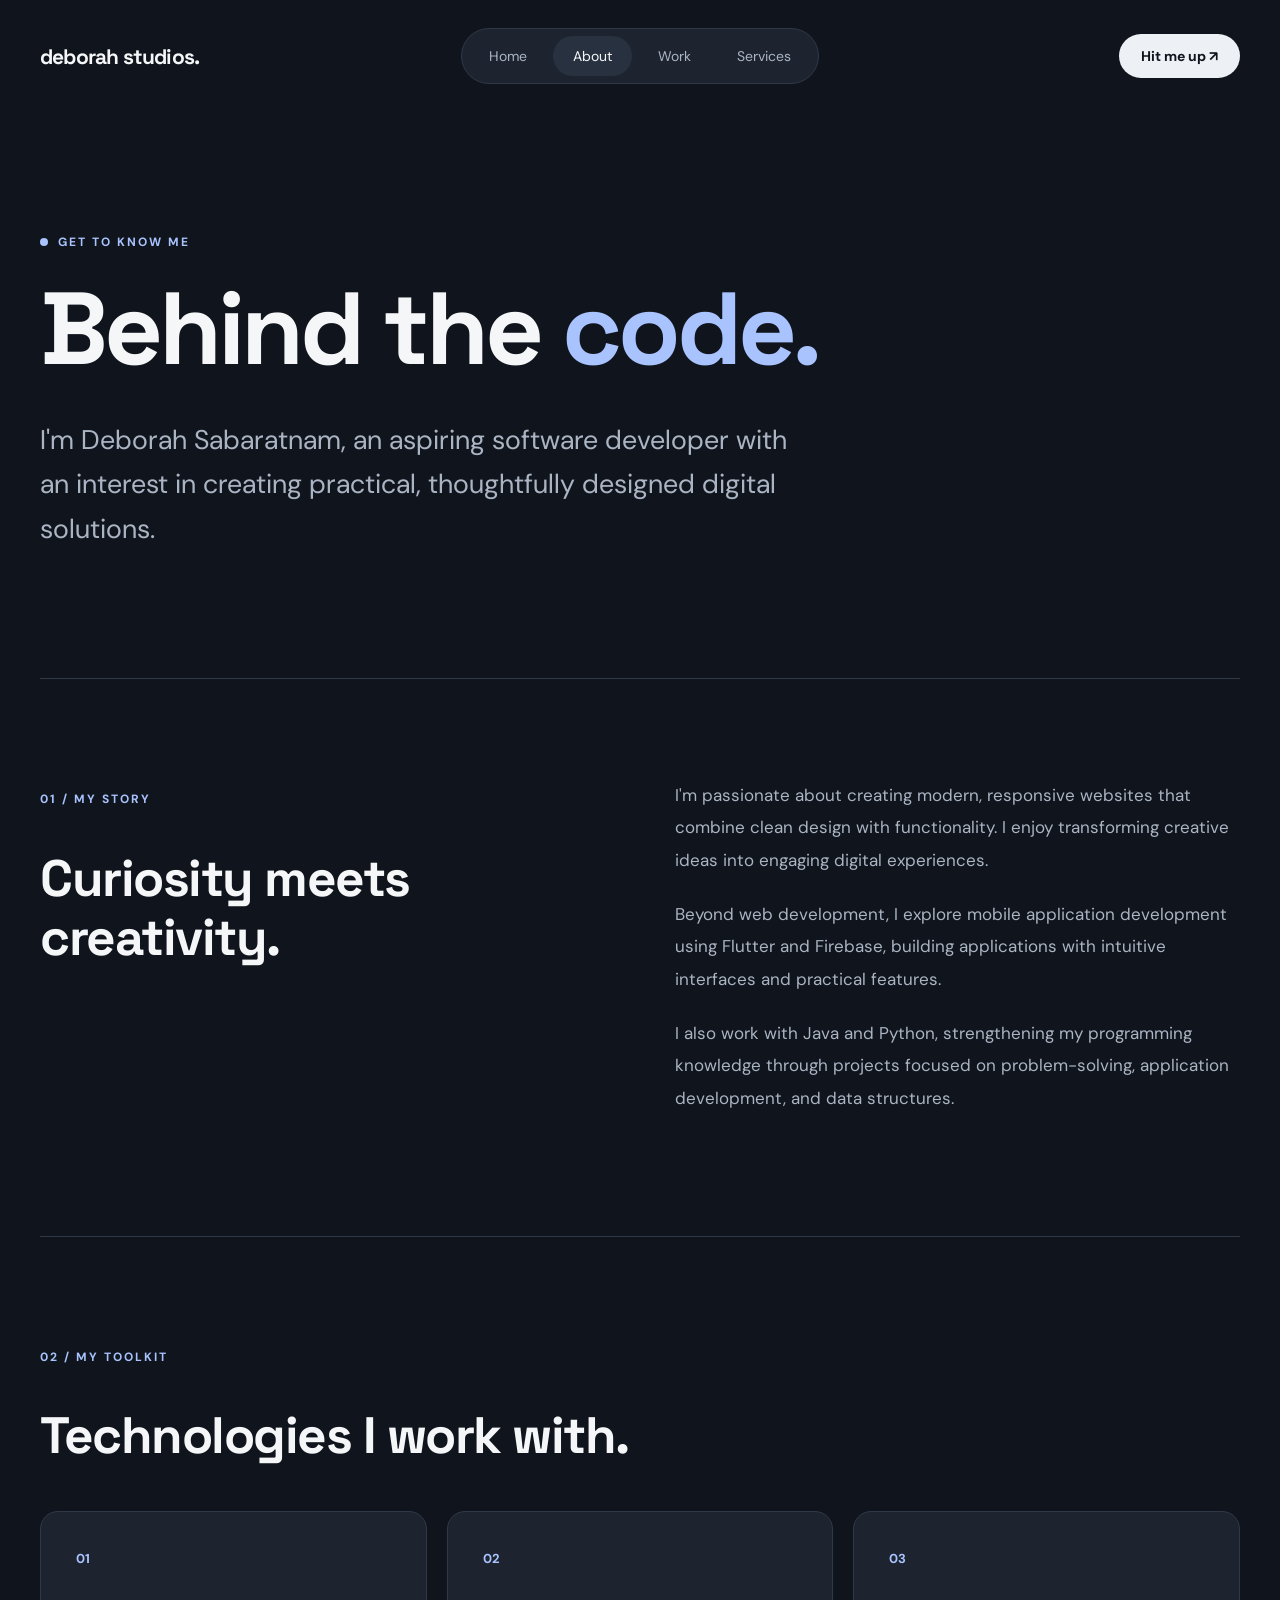
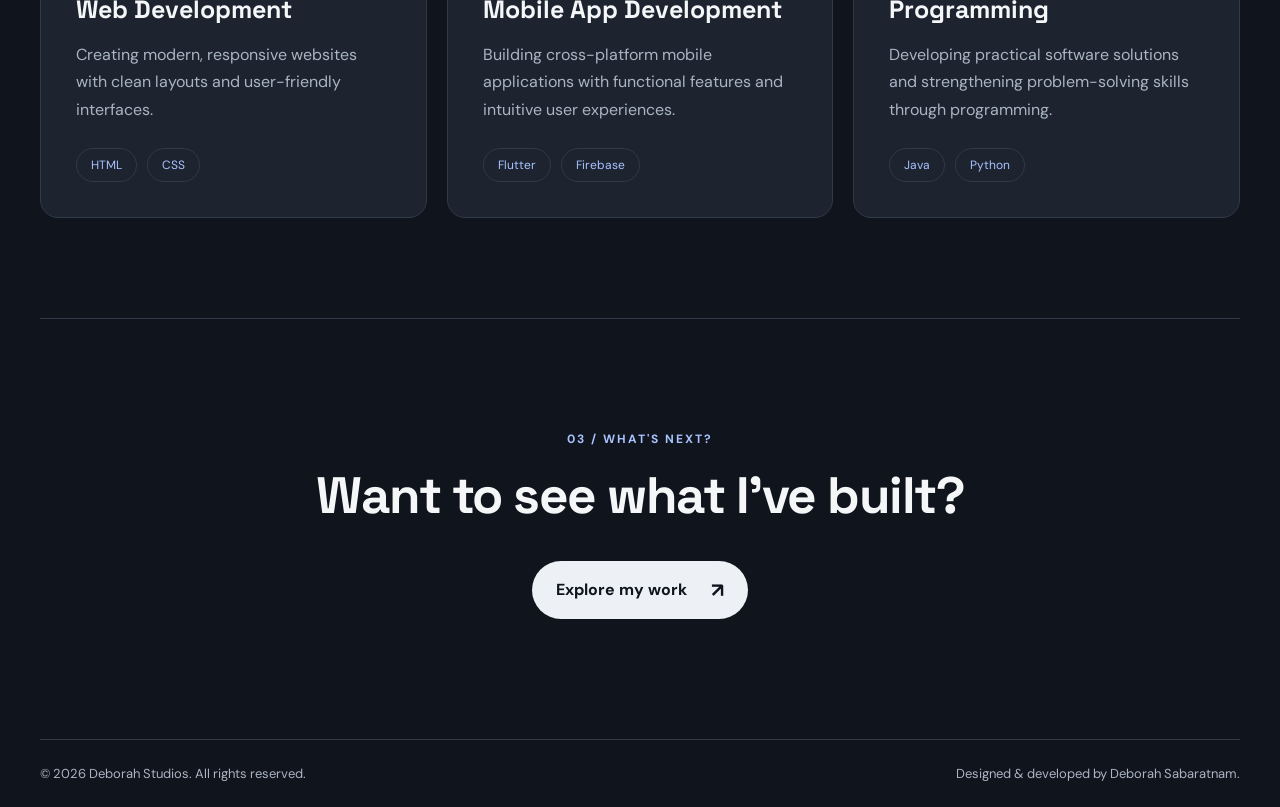
==== about.html @ e76ed143 "Redesigned portfolio as responsive Deborah Studios website" ====
<!DOCTYPE html>
<html lang="en">

<head>
    <meta charset="UTF-8">
    <meta name="viewport" content="width=device-width, initial-scale=1.0">
    <meta name="description" content="Learn about Deborah, her technical skills, and her software development journey.">
    <title>About | Deborah Studios</title>
    <link rel="stylesheet" href="style.css">
</head>

<body>

    <header class="site-header">
        <a href="index.html" class="brand">deborah studios.</a>

        <nav class="navbar" aria-label="Main navigation">
            <a href="index.html">Home</a>
            <a href="about.html" class="active" aria-current="page">About</a>
            <a href="work.html">Work</a>
            <a href="services.html">Services</a>
        </nav>

        <details class="contact-menu">
            <summary class="contact-button">Hit me up ↗</summary>

            <div class="contact-dropdown">
                <a href="https://www.linkedin.com/in/deborah-sabaratnam/" target="_blank"
                    rel="noopener noreferrer">LinkedIn ↗</a>
                <a href="https://github.com/deborahsabaratnam" target="_blank" rel="noopener noreferrer">GitHub ↗</a>
                <a href="https://mail.google.com/mail/?view=cm&fs=1&to=sabaratnamdeborah%40gmail.com" target="_blank"
                    rel="noopener noreferrer">Email ↗</a>
            </div>
        </details>
    </header>

    <main class="about-main">
        <section class="about-hero">
            <p class="eyebrow">
                <span class="eyebrow-dot"></span>
                GET TO KNOW ME
            </p>

            <h1>Behind the <span>code.</span></h1>

            <p class="about-lead">
                I'm Deborah Sabaratnam, an aspiring software developer
                with an interest in creating practical, thoughtfully
                designed digital solutions.
            </p>
        </section>

        <section class="about-story">

            <div>
                <p class="section-label">01 / MY STORY</p>
                <h2>Curiosity meets creativity.</h2>
            </div>

            <div class="story-text">
                <p>
                    I'm passionate about creating modern, responsive
                    websites that combine clean design with
                    functionality. I enjoy transforming creative
                    ideas into engaging digital experiences.
                </p>

                <p>
                    Beyond web development, I explore mobile
                    application development using Flutter and
                    Firebase, building applications with
                    intuitive interfaces and practical features.
                </p>

                <p>
                    I also work with Java and Python, strengthening
                    my programming knowledge through projects
                    focused on problem-solving, application
                    development, and data structures.
                </p>
            </div>
        </section>

        <section class="about-skills">
            <p class="section-label">02 / MY TOOLKIT</p>
            <h2>Technologies I work with.</h2>

            <div class="about-skills-grid">

                <article class="about-skill-card">
                    <span class="skill-number">01</span>
                    <h3>Web Development</h3>
                    <p>
                        Creating modern, responsive websites
                        with clean layouts and user-friendly
                        interfaces.
                    </p>
                    <div class="skill-tags">
                        <span>HTML</span>
                        <span>CSS</span>
                    </div>
                </article>

                <article class="about-skill-card">
                    <span class="skill-number">02</span>
                    <h3>Mobile App Development</h3>
                    <p>
                        Building cross-platform mobile
                        applications with functional features
                        and intuitive user experiences.
                    </p>
                    <div class="skill-tags">
                        <span>Flutter</span>
                        <span>Firebase</span>
                    </div>
                </article>

                <article class="about-skill-card">
                    <span class="skill-number">03</span>
                    <h3>Programming</h3>
                    <p>
                        Developing practical software solutions
                        and strengthening problem-solving skills
                        through programming.
                    </p>
                    <div class="skill-tags">
                        <span>Java</span>
                        <span>Python</span>
                    </div>
                </article>

            </div>

        </section>

        <section class="about-next">
            <p class="section-label">03 / WHAT'S NEXT?</p>
            <h2>Want to see what I've built?</h2>
            <a href="work.html" class="hero-cta">
                Explore my work <span aria-hidden="true">↗</span>
            </a>
        </section>
    </main>

    <footer class="site-footer">
        <p>© 2026 Deborah Studios. All rights reserved.</p>
        <p>Designed & developed by Deborah Sabaratnam.</p>
    </footer>

</body>

</html>
---- style.css ----
@import url('https://fonts.googleapis.com/css2?family=DM+Sans:wght@400;500;600;700&family=Space+Grotesk:wght@400;500;600;700&display=swap');

:root {
    --background: #10141c;
    --surface: #1d2430;
    --surface-light: #283140;
    --text: #f5f6f8;
    --muted: #aab4c3;
    --accent: #a9c3ff;
    --border: #303947;
}

* {
    box-sizing: border-box;
}

html {
    scroll-behavior: smooth;
}

body {
    margin: 0;
    min-height: 100vh;
    display: flex;
    flex-direction: column;
    background: var(--background);
    color: var(--text);
    font-family: 'DM Sans', sans-serif;
}

a {
    color: inherit;
    text-decoration: none;
}

/* Header */

.site-header {
    width: min(1400px, calc(100% - 80px));
    margin: 0 auto;
    padding: 28px 0;
    display: grid;
    grid-template-columns: 1fr auto 1fr;
    align-items: center;
    gap: 24px;
}

.brand {
    font-family: 'Space Grotesk', sans-serif;
    font-size: 21px;
    font-weight: 700;
    letter-spacing: -0.8px;
    white-space: nowrap;
}

/* Floating Navbar */

.navbar {
    display: flex;
    align-items: center;
    gap: 6px;
    padding: 7px;
    border: 1px solid var(--border);
    border-radius: 100px;
    background: var(--surface);
}

.navbar a {
    padding: 11px 20px;
    border-radius: 100px;
    font-size: 14px;
    color: var(--muted);
    transition: background 0.25s, color 0.25s;
}

.navbar a:hover,
.navbar a.active {
    color: var(--text);
    background: var(--surface-light);
}

/* Contact Dropdown */

.contact-menu {
    position: relative;
    justify-self: end;
}

.contact-button {
    display: inline-block;
    padding: 13px 22px;
    border-radius: 100px;
    background: #edf0f5;
    color: #10141c;
    font-weight: 700;
    font-size: 14px;
    cursor: pointer;
    list-style: none;
    transition: transform 0.25s;
}

.contact-button::-webkit-details-marker {
    display: none;
}

.contact-button:hover {
    transform: translateY(-2px);
}

.contact-dropdown {
    position: absolute;
    top: calc(100% + 12px);
    right: 0;
    z-index: 20;
    width: 180px;
    padding: 9px;
    border: 1px solid var(--border);
    border-radius: 15px;
    background: var(--surface);
    box-shadow: 0 15px 35px rgba(0, 0, 0, 0.3);
}

.contact-menu:not([open]) .contact-dropdown {
    display: none;
}

.contact-dropdown a {
    display: block;
    padding: 12px;
    border-radius: 8px;
    font-size: 14px;
    color: var(--muted);
}

.contact-dropdown a:hover {
    color: var(--text);
    background: var(--surface-light);
}

/* Hero Section */

main {
    flex: 1;
    display: flex;
}

.hero {
    width: min(1400px, calc(100% - 80px));
    margin: auto;
    padding: 65px 0 100px;
    display: grid;
    grid-template-columns: 1fr 1fr;
    align-items: center;
    gap: clamp(40px, 6vw, 100px);
}

.hero-content {
    animation: fadeUp 0.8s ease both;
}

.eyebrow {
    display: flex;
    align-items: center;
    gap: 10px;
    color: var(--accent);
    font-size: 12px;
    font-weight: 700;
    letter-spacing: 2px;
}

.eyebrow-dot {
    width: 8px;
    height: 8px;
    flex-shrink: 0;
    border-radius: 50%;
    background: var(--accent);
}

.hero h1 {
    margin: 25px 0;
    font-family: 'Space Grotesk', sans-serif;
    font-size: clamp(48px, 5.5vw, 86px);
    line-height: 1.05;
    letter-spacing: -3px;
}

.hero h1 span {
    color: var(--accent);
}

.hero-description {
    max-width: 480px;
    margin-bottom: 35px;
    color: var(--muted);
    font-size: clamp(16px, 1.4vw, 19px);
    line-height: 1.8;
}

.hero-cta {
    display: inline-flex;
    align-items: center;
    gap: 24px;
    padding: 16px 24px;
    border-radius: 100px;
    background: #edf0f5;
    color: #10141c;
    font-weight: 700;
    transition: transform 0.3s, background 0.3s;
}

.hero-cta:hover {
    transform: translateY(-4px);
    background: var(--accent);
}

.hero-cta span {
    font-size: 20px;
    transition: transform 0.3s;
}

.hero-cta:hover span {
    transform: translate(3px, -3px);
}

/* Mosaic Collage */

.hero-mosaic {
    display: grid;
    grid-template-columns: 1.1fr 0.9fr;
    grid-template-rows: repeat(3, 145px);
    gap: 14px;
    animation: fadeUp 1s 0.2s ease both;
}

.mosaic-item {
    overflow: hidden;
    border: 1px solid var(--border);
    border-radius: 18px;
    background: var(--surface);
}

.mosaic-item img {
    width: 100%;
    height: 100%;
    display: block;
    object-fit: cover;
    transition: transform 0.6s ease;
}

.mosaic-item:hover img {
    transform: scale(1.08);
}

.mosaic-one {
    grid-column: 1;
    grid-row: 1 / 3;
}

.mosaic-two {
    grid-column: 2;
    grid-row: 1;
}

.mosaic-three {
    grid-column: 2;
    grid-row: 2 / 4;
}

.mosaic-four {
    grid-column: 1;
    grid-row: 3;
}

/* Footer */

.site-footer {
    width: min(1400px, calc(100% - 80px));
    margin: 0 auto;
    padding: 25px 0;
    border-top: 1px solid var(--border);
    display: flex;
    justify-content: space-between;
    gap: 20px;
    color: var(--muted);
    font-size: 13px;
}

.site-footer p {
    margin: 0;
}

/* Animations */

@keyframes fadeUp {
    from {
        opacity: 0;
        transform: translateY(25px);
    }

    to {
        opacity: 1;
        transform: translateY(0);
    }
}

/* Tablet */

@media (max-width: 1050px) {
    .site-header {
        width: calc(100% - 48px);
        gap: 12px;
    }

    .brand {
        font-size: 17px;
    }

    .navbar a {
        padding: 10px 12px;
    }

    .hero {
        width: calc(100% - 48px);
        gap: 35px;
    }

    .hero-mosaic {
        grid-template-rows: repeat(3, 115px);
    }
}

/* Mobile */

@media (max-width: 760px) {
    .site-header {
        width: calc(100% - 36px);
        grid-template-columns: 1fr auto;
        padding: 20px 0;
    }

    .navbar {
        grid-column: 1 / -1;
        grid-row: 2;
        justify-content: center;
        flex-wrap: wrap;
        width: 100%;
    }

    .navbar a {
        padding: 10px 14px;
        font-size: 13px;
    }

    .contact-button {
        padding: 11px 15px;
        font-size: 12px;
    }

    .hero {
        width: calc(100% - 36px);
        padding: 55px 0 70px;
        grid-template-columns: 1fr;
        gap: 55px;
    }

    .hero h1 {
        font-size: clamp(43px, 9vw, 65px);
        letter-spacing: -2px;
    }

    .hero-mosaic {
        grid-template-rows: repeat(3, 110px);
        gap: 10px;
    }

    .site-footer {
        width: calc(100% - 36px);
        flex-direction: column;
        text-align: center;
        align-items: center;
    }
}

@media (max-width: 380px) {
    .navbar a {
        padding: 9px 10px;
        font-size: 12px;
    }

    .hero-mosaic {
        grid-template-rows: repeat(3, 90px);
    }
}

@media (prefers-reduced-motion: reduce) {

    *,
    *::before,
    *::after {
        animation-duration: 0.01ms !important;
        transition-duration: 0.01ms !important;
        scroll-behavior: auto !important;
    }
}


/* =========================================
   ABOUT PAGE
========================================= */

.about-main {
    display: block;
    width: min(1200px, calc(100% - 80px));
    margin: 0 auto;
}

.about-main section {
    border-bottom: 1px solid var(--border);
}

.about-hero {
    padding: 110px 0 100px;
    animation: fadeUp 0.8s ease both;
}

.about-hero h1 {
    font-family: 'Space Grotesk', sans-serif;
    font-size: clamp(55px, 8vw, 110px);
    line-height: 1.05;
    letter-spacing: -4px;
    margin: 25px 0 35px;
}

.about-hero h1 span {
    color: var(--accent);
}

.about-lead {
    max-width: 780px;
    color: var(--muted);
    font-size: clamp(19px, 2.2vw, 27px);
    line-height: 1.65;
}

.section-label {
    color: var(--accent);
    font-size: 12px;
    font-weight: 700;
    letter-spacing: 2px;
}

.about-story {
    display: grid;
    grid-template-columns: 1fr 1fr;
    gap: 70px;
    padding: 100px 0;
}

.about-story h2,
.about-skills h2,
.about-next h2 {
    font-family: 'Space Grotesk', sans-serif;
    font-size: clamp(32px, 4vw, 52px);
    line-height: 1.15;
    letter-spacing: -1.5px;
}

.story-text p {
    color: var(--muted);
    font-size: 17px;
    line-height: 1.9;
    margin-top: 0;
    margin-bottom: 22px;
}

.about-skills {
    padding: 100px 0;
}

.about-skills h2 {
    margin-bottom: 45px;
}

.about-skills-grid {
    display: grid;
    grid-template-columns: repeat(2, minmax(0, 1fr));
    gap: 20px;
}

.about-skill-card {
    padding: 35px;
    background: var(--surface);
    border: 1px solid var(--border);
    border-radius: 18px;
    transition: transform 0.3s, border-color 0.3s;
}

.about-skill-card:hover {
    transform: translateY(-6px);
    border-color: var(--accent);
}

.skill-number {
    color: var(--accent);
    font-size: 13px;
    font-weight: 700;
}

.about-skill-card h3 {
    font-family: 'Space Grotesk', sans-serif;
    font-size: 25px;
    margin: 25px 0 12px;
}

.about-skill-card p {
    color: var(--muted);
    line-height: 1.7;
}

.skill-tags {
    display: flex;
    flex-wrap: wrap;
    gap: 10px;
    margin-top: 25px;
}

.skill-tags span {
    padding: 8px 14px;
    border: 1px solid var(--border);
    border-radius: 100px;
    font-size: 12px;
    color: var(--accent);
}

.about-next {
    padding: 100px 0 120px;
    text-align: center;
    border-bottom: none !important;
}

.about-next h2 {
    margin: 20px 0 35px;
}

/* About page responsiveness */

@media (max-width: 760px) {
    .about-main {
        width: calc(100% - 36px);
    }

    .about-hero {
        padding: 75px 0 70px;
    }

    .about-hero h1 {
        letter-spacing: -2px;
    }

    .about-story {
        grid-template-columns: 1fr;
        gap: 25px;
        padding: 70px 0;
    }

    .about-skills {
        padding: 70px 0;
    }

    .about-skills-grid {
        grid-template-columns: 1fr;
    }

    .about-skill-card {
        padding: 25px;
    }

    .about-next {
        padding: 75px 0 90px;
    }
}

@media (min-width: 1051px) {
    .about-skills-grid {
        grid-template-columns: repeat(3, minmax(0, 1fr));
    }
}


/* =========================================
   WORK PAGE
========================================= */

.work-main {
    display: block;
    width: min(1200px, calc(100% - 80px));
    margin: 0 auto;
}

.work-hero {
    padding: 100px 0 80px;
    border-bottom: 1px solid var(--border);
    animation: fadeUp 0.8s ease both;
}

.work-hero h1 {
    font-family: 'Space Grotesk', sans-serif;
    font-size: clamp(55px, 8vw, 110px);
    line-height: 1.05;
    letter-spacing: -4px;
    margin: 25px 0 35px;
}

.work-hero h1 span {
    color: var(--accent);
}

.work-intro {
    max-width: 750px;
    font-size: clamp(17px, 2vw, 22px);
    color: var(--muted);
    line-height: 1.8;
}

.work-projects {
    padding: 80px 0 100px;
}

.work-grid {
    display: grid;
    grid-template-columns: repeat(2, minmax(0, 1fr));
    gap: 35px;
}

.work-card {
    overflow: hidden;
    background: var(--surface);
    border: 1px solid var(--border);
    border-radius: 20px;
    transition: transform 0.3s, border-color 0.3s;
}

.work-card:hover {
    transform: translateY(-7px);
    border-color: var(--accent);
}

.work-image {
    height: 290px;
    overflow: hidden;
    background: var(--surface-light);
}

.work-image img {
    width: 100%;
    height: 100%;
    display: block;
    object-fit: cover;
    transition: transform 0.6s ease;
}

.work-card:hover .work-image img {
    transform: scale(1.05);
}

.work-card-content {
    padding: 30px;
}

.work-number {
    color: var(--accent);
    font-size: 12px;
    font-weight: 700;
    letter-spacing: 1.5px;
}

.work-card h2 {
    font-family: 'Space Grotesk', sans-serif;
    font-size: 27px;
    letter-spacing: -0.5px;
    margin: 15px 0;
}

.work-card-content>p {
    color: var(--muted);
    font-size: 15px;
    line-height: 1.8;
}

.work-tags {
    display: flex;
    flex-wrap: wrap;
    gap: 8px;
    margin: 25px 0;
}

.work-tags span {
    padding: 7px 13px;
    border: 1px solid var(--border);
    border-radius: 100px;
    color: var(--accent);
    font-size: 12px;
}

.work-link {
    display: inline-flex;
    align-items: center;
    gap: 15px;
    font-size: 14px;
    font-weight: 700;
    padding-bottom: 5px;
    border-bottom: 1px solid var(--accent);
    transition: gap 0.3s, color 0.3s;
}

.work-link:hover {
    gap: 22px;
    color: var(--accent);
}

.work-next {
    padding: 90px 0 120px;
    text-align: center;
    border-top: 1px solid var(--border);
}

.work-next h2 {
    font-family: 'Space Grotesk', sans-serif;
    font-size: clamp(32px, 4vw, 52px);
    margin: 20px 0 35px;
}

/* Responsive Work Page */

@media (max-width: 760px) {
    .work-main {
        width: calc(100% - 36px);
    }

    .work-hero {
        padding: 75px 0 60px;
    }

    .work-hero h1 {
        letter-spacing: -2px;
    }

    .work-projects {
        padding: 60px 0 75px;
    }

    .work-grid {
        grid-template-columns: 1fr;
        gap: 25px;
    }

    .work-image {
        height: 230px;
    }

    .work-card-content {
        padding: 25px;
    }

    .work-next {
        padding: 75px 0 90px;
    }
}


/* Trendify Project Action Buttons */

.project-actions {
    display: flex;
    flex-wrap: wrap;
    gap: 12px;
    margin-top: 28px;
}

.project-btn {
    display: inline-flex;
    align-items: center;
    justify-content: center;
    gap: 8px;
    padding: 12px 18px;
    border-radius: 100px;
    font-size: 13px;
    font-weight: 700;
    text-decoration: none;
    transition: transform 0.3s, background 0.3s;
}

.github-btn {
    background: transparent;
    color: var(--text);
    border: 1px solid var(--border);
}

.github-btn:hover {
    background: var(--surface-light);
    transform: translateY(-3px);
}

.apk-btn {
    background: var(--accent);
    color: var(--background);
    border: 1px solid var(--accent);
}

.apk-btn:hover {
    background: #d1dfff;
    transform: translateY(-3px);
}

@media (max-width: 480px) {
    .project-actions {
        flex-direction: column;
    }

    .project-btn {
        width: 100%;
    }
}

/* =========================================
   SERVICES PAGE
========================================= */

.services-main {
    display: block;
    width: min(1200px, calc(100% - 80px));
    margin: 0 auto;
}

/* Hero */

.services-hero {
    padding: 100px 0 80px;
    border-bottom: 1px solid var(--border);
    animation: fadeUp 0.8s ease both;
}

.services-hero h1 {
    font-family: 'Space Grotesk', sans-serif;
    font-size: clamp(55px, 8vw, 110px);
    line-height: 1.05;
    letter-spacing: -4px;
    margin: 25px 0 35px;
}

.services-hero h1 span {
    color: var(--accent);
}

.services-intro {
    max-width: 750px;
    color: var(--muted);
    font-size: clamp(17px, 2vw, 22px);
    line-height: 1.8;
}

/* Services Section */

.services-section {
    padding: 90px 0 110px;
}

.services-grid {
    display: grid;
    grid-template-columns: repeat(2, minmax(0, 1fr));
    gap: 25px;
    margin-top: 35px;
}

/* Service Cards */

.service-card {
    padding: 40px;
    border: 1px solid var(--border);
    border-radius: 22px;
    background: var(--surface);
    transition: transform 0.3s, border-color 0.3s;
}

.service-card:hover {
    transform: translateY(-7px);
    border-color: var(--accent);
}

.service-icon {
    display: flex;
    align-items: center;
    justify-content: center;
    width: 58px;
    height: 58px;
    margin-bottom: 35px;
    border-radius: 16px;
    background: var(--surface-light);
    color: var(--accent);
    font-size: 29px;
}

.service-number {
    color: var(--accent);
    font-size: 12px;
    font-weight: 700;
    letter-spacing: 1.5px;
}

.service-card h2 {
    font-family: 'Space Grotesk', sans-serif;
    font-size: 32px;
    letter-spacing: -1px;
    margin: 20px 0;
}

.service-card>p {
    color: var(--muted);
    font-size: 16px;
    line-height: 1.9;
    min-height: 120px;
}

.service-card h3 {
    margin: 35px 0 20px;
    font-size: 15px;
}

/* Feature List */

.service-features {
    list-style: none;
    padding: 0;
    margin: 0;
}

.service-features li {
    padding: 14px 0;
    color: var(--muted);
    font-size: 15px;
    border-bottom: 1px solid var(--border);
}

.service-features li::before {
    content: "↗";
    color: var(--accent);
    margin-right: 12px;
}

/* Technology Tags */

.service-tech {
    display: flex;
    flex-wrap: wrap;
    gap: 10px;
    margin-top: 30px;
}

.service-tech span {
    padding: 8px 15px;
    border: 1px solid var(--border);
    border-radius: 100px;
    color: var(--accent);
    font-size: 12px;
}

/* Contact Section */

.services-contact {
    padding: 100px 0 120px;
    text-align: center;
    border-top: 1px solid var(--border);
}

.services-contact h2 {
    font-family: 'Space Grotesk', sans-serif;
    font-size: clamp(36px, 5vw, 60px);
    letter-spacing: -2px;
    margin: 20px 0;
}

.services-contact>p:not(.section-label) {
    max-width: 600px;
    margin: 0 auto 35px;
    color: var(--muted);
    font-size: 17px;
    line-height: 1.8;
}

/* Mobile */

@media (max-width: 760px) {
    .services-main {
        width: calc(100% - 36px);
    }

    .services-hero {
        padding: 75px 0 60px;
    }

    .services-hero h1 {
        letter-spacing: -2px;
    }

    .services-section {
        padding: 70px 0 80px;
    }

    .services-grid {
        grid-template-columns: 1fr;
    }

    .service-card {
        padding: 28px;
    }

    .service-card>p {
        min-height: auto;
    }

    .services-contact {
        padding: 75px 0 90px;
    }
}
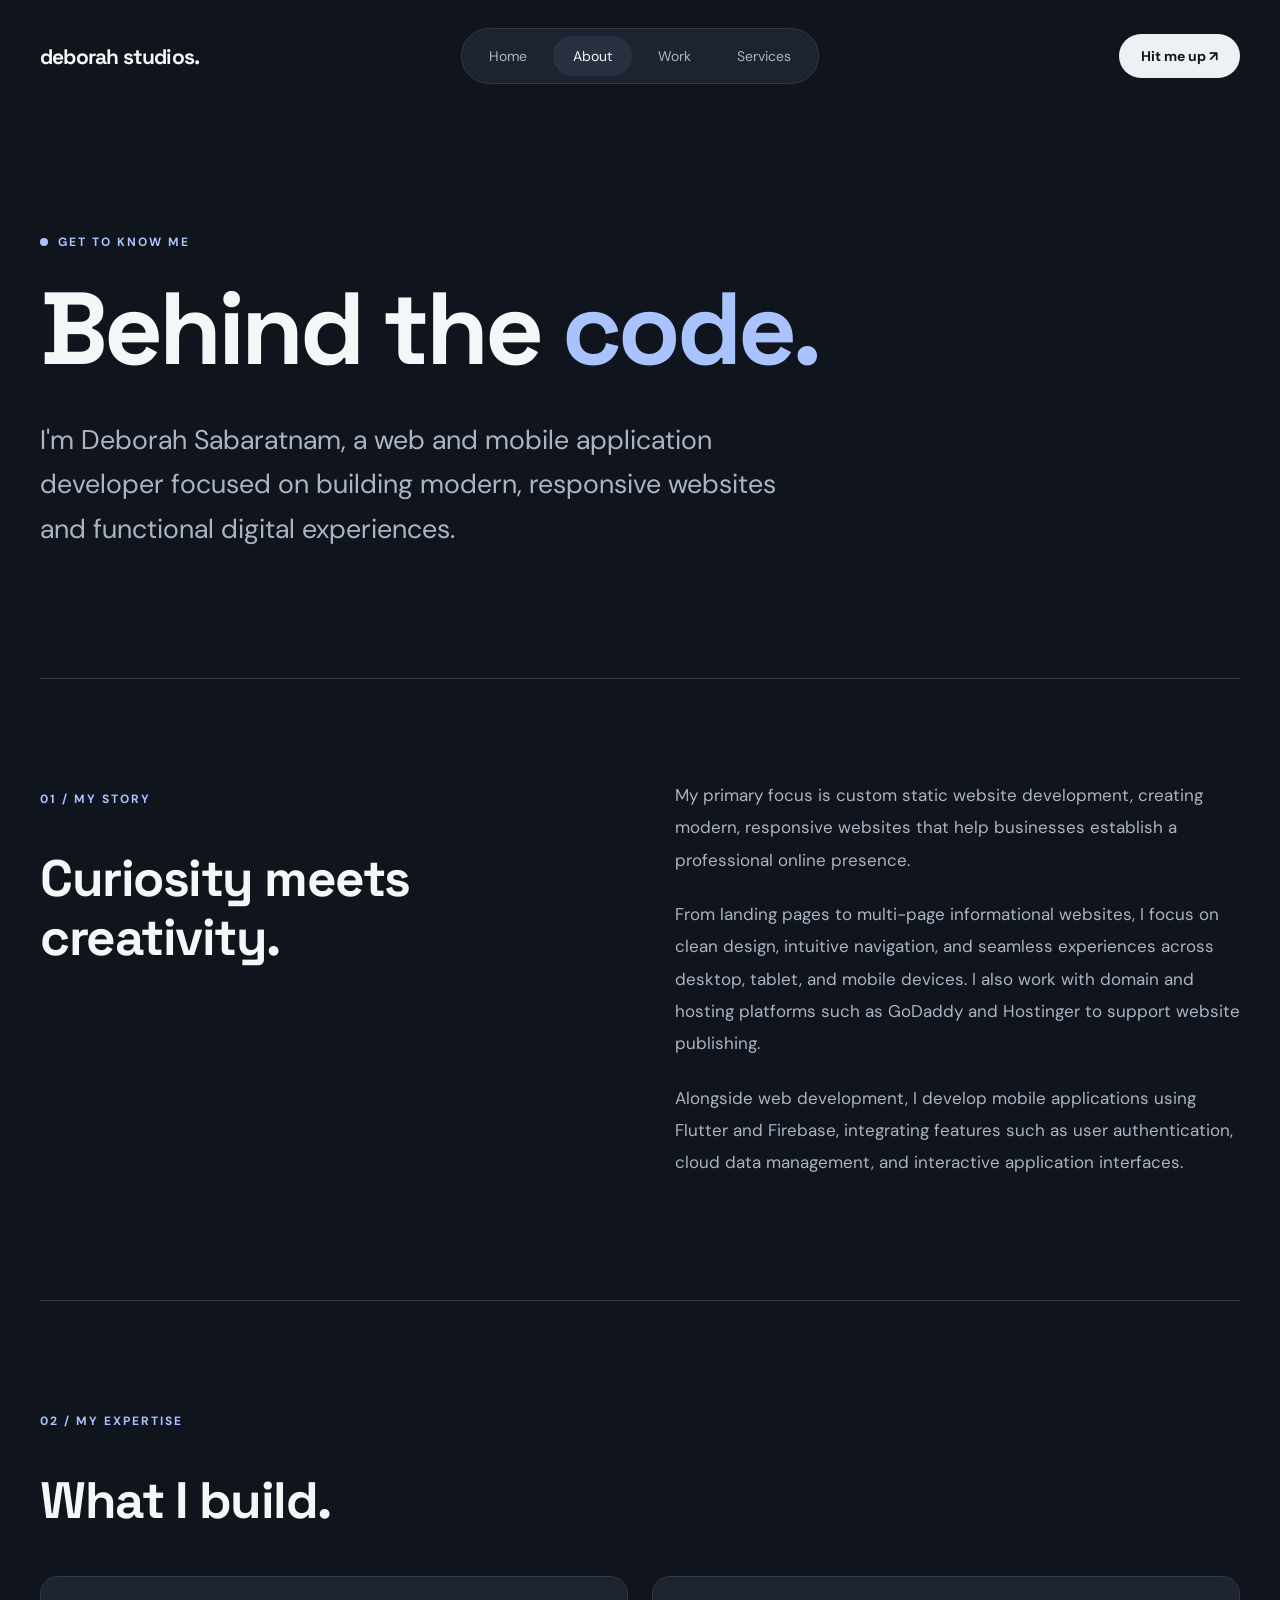
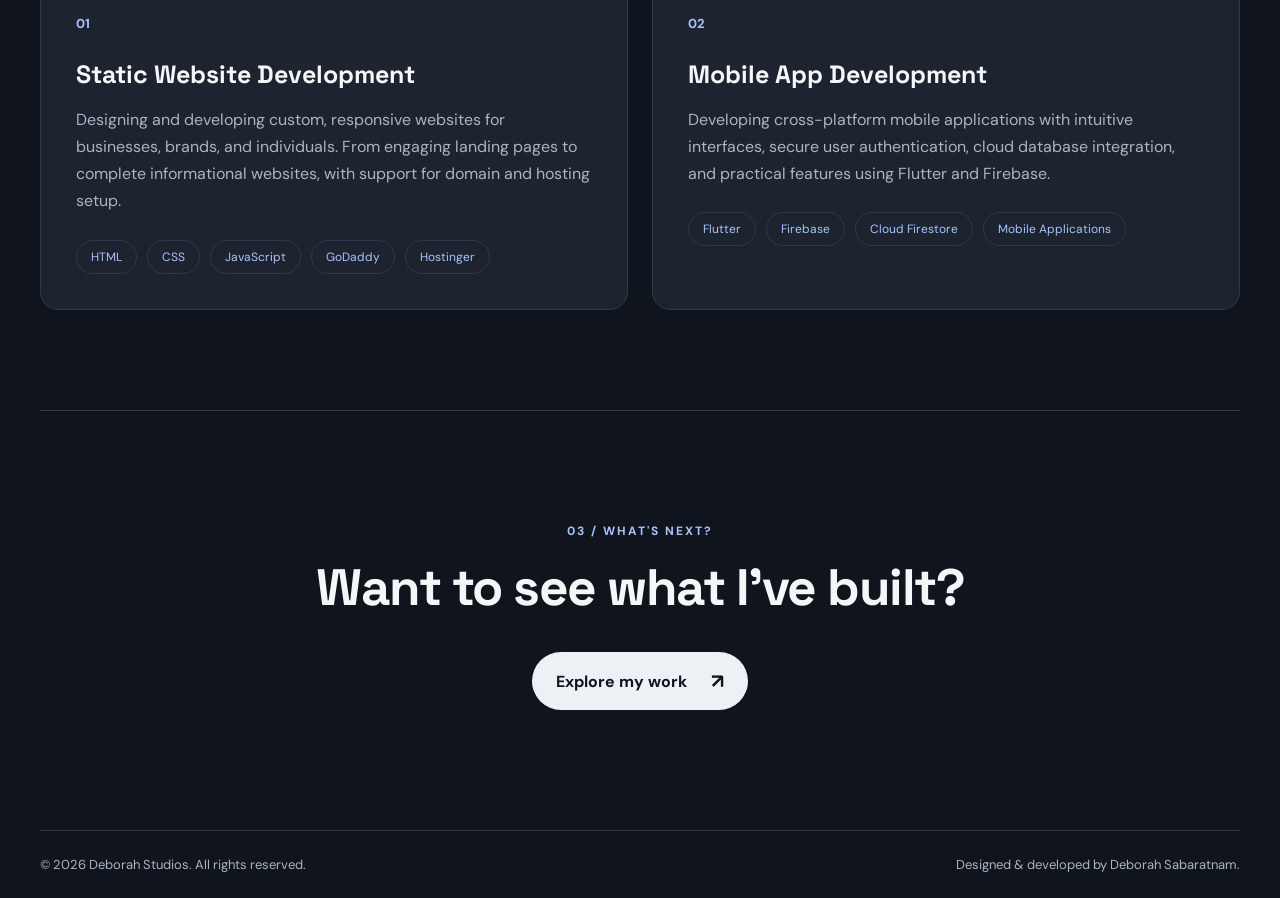
==== commit b9c6309e: "changed about section" ====
--- a/about.html
+++ b/about.html
@@ -4,15 +4,21 @@
 <head>
     <meta charset="UTF-8">
     <meta name="viewport" content="width=device-width, initial-scale=1.0">
-    <meta name="description" content="Learn about Deborah, her technical skills, and her software development journey.">
+
+    <meta name="description"
+        content="Learn about Deborah Studios, specializing in custom static website development and mobile application development.">
+
     <title>About | Deborah Studios</title>
+
     <link rel="stylesheet" href="style.css">
 </head>
 
 <body>
 
     <header class="site-header">
-        <a href="index.html" class="brand">deborah studios.</a>
+        <a href="index.html" class="brand">
+            deborah studios.
+        </a>
 
         <nav class="navbar" aria-label="Main navigation">
             <a href="index.html">Home</a>
@@ -22,20 +28,33 @@
         </nav>
 
         <details class="contact-menu">
-            <summary class="contact-button">Hit me up ↗</summary>
+            <summary class="contact-button">
+                Hit me up ↗
+            </summary>
 
             <div class="contact-dropdown">
-                <a href="https://www.linkedin.com/in/deborah-sabaratnam/" target="_blank"
-                    rel="noopener noreferrer">LinkedIn ↗</a>
-                <a href="https://github.com/deborahsabaratnam" target="_blank" rel="noopener noreferrer">GitHub ↗</a>
+                <a href="https://www.linkedin.com/in/deborah-sabaratnam/" target="_blank" rel="noopener noreferrer">
+                    LinkedIn ↗
+                </a>
+
+                <a href="https://github.com/deborahsabaratnam" target="_blank" rel="noopener noreferrer">
+                    GitHub ↗
+                </a>
+
                 <a href="https://mail.google.com/mail/?view=cm&fs=1&to=sabaratnamdeborah%40gmail.com" target="_blank"
-                    rel="noopener noreferrer">Email ↗</a>
+                    rel="noopener noreferrer">
+                    Email ↗
+                </a>
             </div>
         </details>
     </header>
 
     <main class="about-main">
+
+        <!-- ABOUT HERO -->
+
         <section class="about-hero">
+
             <p class="eyebrow">
                 <span class="eyebrow-dot"></span>
                 GET TO KNOW ME
@@ -44,107 +63,164 @@
             <h1>Behind the <span>code.</span></h1>
 
             <p class="about-lead">
-                I'm Deborah Sabaratnam, an aspiring software developer
-                with an interest in creating practical, thoughtfully
-                designed digital solutions.
-            </p>
-        </section>
+                I'm Deborah Sabaratnam, a web and mobile
+                application developer focused on building
+                modern, responsive websites and functional
+                digital experiences.
+            </p>
+
+        </section>
+
+
+        <!-- MY STORY -->
 
         <section class="about-story">
 
             <div>
-                <p class="section-label">01 / MY STORY</p>
+                <p class="section-label">
+                    01 / MY STORY
+                </p>
+
                 <h2>Curiosity meets creativity.</h2>
             </div>
 
             <div class="story-text">
+
                 <p>
-                    I'm passionate about creating modern, responsive
-                    websites that combine clean design with
-                    functionality. I enjoy transforming creative
-                    ideas into engaging digital experiences.
+                    My primary focus is custom static website
+                    development, creating modern, responsive
+                    websites that help businesses establish
+                    a professional online presence.
                 </p>
 
                 <p>
-                    Beyond web development, I explore mobile
-                    application development using Flutter and
-                    Firebase, building applications with
-                    intuitive interfaces and practical features.
+                    From landing pages to multi-page
+                    informational websites, I focus on
+                    clean design, intuitive navigation,
+                    and seamless experiences across
+                    desktop, tablet, and mobile devices.
+                    I also work with domain and hosting
+                    platforms such as GoDaddy and Hostinger
+                    to support website publishing.
                 </p>
 
                 <p>
-                    I also work with Java and Python, strengthening
-                    my programming knowledge through projects
-                    focused on problem-solving, application
-                    development, and data structures.
-                </p>
-            </div>
-        </section>
+                    Alongside web development, I develop
+                    mobile applications using Flutter
+                    and Firebase, integrating features
+                    such as user authentication, cloud
+                    data management, and interactive
+                    application interfaces.
+                </p>
+
+            </div>
+
+        </section>
+
+
+        <!-- EXPERTISE -->
 
         <section class="about-skills">
-            <p class="section-label">02 / MY TOOLKIT</p>
-            <h2>Technologies I work with.</h2>
+
+            <p class="section-label">
+                02 / MY EXPERTISE
+            </p>
+
+            <h2>What I build.</h2>
 
             <div class="about-skills-grid">
 
+                <!-- STATIC WEBSITE DEVELOPMENT -->
+
                 <article class="about-skill-card">
+
                     <span class="skill-number">01</span>
-                    <h3>Web Development</h3>
+
+                    <h3>Static Website Development</h3>
+
                     <p>
-                        Creating modern, responsive websites
-                        with clean layouts and user-friendly
-                        interfaces.
+                        Designing and developing custom,
+                        responsive websites for businesses,
+                        brands, and individuals. From
+                        engaging landing pages to complete
+                        informational websites, with
+                        support for domain and hosting setup.
                     </p>
+
                     <div class="skill-tags">
                         <span>HTML</span>
                         <span>CSS</span>
+                        <span>JavaScript</span>
+                        <span>GoDaddy</span>
+                        <span>Hostinger</span>
                     </div>
+
                 </article>
 
+
+                <!-- MOBILE APP DEVELOPMENT -->
+
                 <article class="about-skill-card">
+
                     <span class="skill-number">02</span>
+
                     <h3>Mobile App Development</h3>
+
                     <p>
-                        Building cross-platform mobile
-                        applications with functional features
-                        and intuitive user experiences.
+                        Developing cross-platform mobile
+                        applications with intuitive interfaces,
+                        secure user authentication, cloud
+                        database integration, and practical
+                        features using Flutter and Firebase.
                     </p>
+
                     <div class="skill-tags">
                         <span>Flutter</span>
                         <span>Firebase</span>
+                        <span>Cloud Firestore</span>
+                        <span>Mobile Applications</span>
                     </div>
+
                 </article>
 
-                <article class="about-skill-card">
-                    <span class="skill-number">03</span>
-                    <h3>Programming</h3>
-                    <p>
-                        Developing practical software solutions
-                        and strengthening problem-solving skills
-                        through programming.
-                    </p>
-                    <div class="skill-tags">
-                        <span>Java</span>
-                        <span>Python</span>
-                    </div>
-                </article>
-
-            </div>
-
-        </section>
+            </div>
+
+        </section>
+
+
+        <!-- NEXT SECTION -->
 
         <section class="about-next">
-            <p class="section-label">03 / WHAT'S NEXT?</p>
+
+            <p class="section-label">
+                03 / WHAT'S NEXT?
+            </p>
+
             <h2>Want to see what I've built?</h2>
+
             <a href="work.html" class="hero-cta">
-                Explore my work <span aria-hidden="true">↗</span>
+                Explore my work
+                <span aria-hidden="true">↗</span>
             </a>
-        </section>
+
+        </section>
+
     </main>
 
+
+    <!-- FOOTER -->
+
     <footer class="site-footer">
-        <p>© 2026 Deborah Studios. All rights reserved.</p>
-        <p>Designed & developed by Deborah Sabaratnam.</p>
+
+        <p>
+            © 2026 Deborah Studios.
+            All rights reserved.
+        </p>
+
+        <p>
+            Designed & developed by Deborah Sabaratnam.
+        </p>
+
     </footer>
 
 </body>
--- a/style.css
+++ b/style.css
@@ -34,7 +34,6 @@
 }
 
 /* Header */
-
 .site-header {
     width: min(1400px, calc(100% - 80px));
     margin: 0 auto;
@@ -53,8 +52,6 @@
     white-space: nowrap;
 }
 
-/* Floating Navbar */
-
 .navbar {
     display: flex;
     align-items: center;
@@ -78,8 +75,6 @@
     color: var(--text);
     background: var(--surface-light);
 }
-
-/* Contact Dropdown */
 
 .contact-menu {
     position: relative;
@@ -137,8 +132,7 @@
     background: var(--surface-light);
 }
 
-/* Hero Section */
-
+/* Home */
 main {
     flex: 1;
     display: flex;
@@ -222,8 +216,6 @@
     transform: translate(3px, -3px);
 }
 
-/* Mosaic Collage */
-
 .hero-mosaic {
     display: grid;
     grid-template-columns: 1.1fr 0.9fr;
@@ -272,7 +264,6 @@
 }
 
 /* Footer */
-
 .site-footer {
     width: min(1400px, calc(100% - 80px));
     margin: 0 auto;
@@ -289,8 +280,6 @@
     margin: 0;
 }
 
-/* Animations */
-
 @keyframes fadeUp {
     from {
         opacity: 0;
@@ -303,111 +292,7 @@
     }
 }
 
-/* Tablet */
-
-@media (max-width: 1050px) {
-    .site-header {
-        width: calc(100% - 48px);
-        gap: 12px;
-    }
-
-    .brand {
-        font-size: 17px;
-    }
-
-    .navbar a {
-        padding: 10px 12px;
-    }
-
-    .hero {
-        width: calc(100% - 48px);
-        gap: 35px;
-    }
-
-    .hero-mosaic {
-        grid-template-rows: repeat(3, 115px);
-    }
-}
-
-/* Mobile */
-
-@media (max-width: 760px) {
-    .site-header {
-        width: calc(100% - 36px);
-        grid-template-columns: 1fr auto;
-        padding: 20px 0;
-    }
-
-    .navbar {
-        grid-column: 1 / -1;
-        grid-row: 2;
-        justify-content: center;
-        flex-wrap: wrap;
-        width: 100%;
-    }
-
-    .navbar a {
-        padding: 10px 14px;
-        font-size: 13px;
-    }
-
-    .contact-button {
-        padding: 11px 15px;
-        font-size: 12px;
-    }
-
-    .hero {
-        width: calc(100% - 36px);
-        padding: 55px 0 70px;
-        grid-template-columns: 1fr;
-        gap: 55px;
-    }
-
-    .hero h1 {
-        font-size: clamp(43px, 9vw, 65px);
-        letter-spacing: -2px;
-    }
-
-    .hero-mosaic {
-        grid-template-rows: repeat(3, 110px);
-        gap: 10px;
-    }
-
-    .site-footer {
-        width: calc(100% - 36px);
-        flex-direction: column;
-        text-align: center;
-        align-items: center;
-    }
-}
-
-@media (max-width: 380px) {
-    .navbar a {
-        padding: 9px 10px;
-        font-size: 12px;
-    }
-
-    .hero-mosaic {
-        grid-template-rows: repeat(3, 90px);
-    }
-}
-
-@media (prefers-reduced-motion: reduce) {
-
-    *,
-    *::before,
-    *::after {
-        animation-duration: 0.01ms !important;
-        transition-duration: 0.01ms !important;
-        scroll-behavior: auto !important;
-    }
-}
-
-
-/* =========================================
-   ABOUT PAGE
-========================================= */
-
+/* About */
 .about-main {
     display: block;
     width: min(1200px, calc(100% - 80px));
@@ -484,7 +369,7 @@
 .about-skills-grid {
     display: grid;
     grid-template-columns: repeat(2, minmax(0, 1fr));
-    gap: 20px;
+    gap: 24px;
 }
 
 .about-skill-card {
@@ -542,58 +427,10 @@
     margin: 20px 0 35px;
 }
 
-/* About page responsiveness */
-
-@media (max-width: 760px) {
-    .about-main {
-        width: calc(100% - 36px);
-    }
-
-    .about-hero {
-        padding: 75px 0 70px;
-    }
-
-    .about-hero h1 {
-        letter-spacing: -2px;
-    }
-
-    .about-story {
-        grid-template-columns: 1fr;
-        gap: 25px;
-        padding: 70px 0;
-    }
-
-    .about-skills {
-        padding: 70px 0;
-    }
-
-    .about-skills-grid {
-        grid-template-columns: 1fr;
-    }
-
-    .about-skill-card {
-        padding: 25px;
-    }
-
-    .about-next {
-        padding: 75px 0 90px;
-    }
-}
-
-@media (min-width: 1051px) {
-    .about-skills-grid {
-        grid-template-columns: repeat(3, minmax(0, 1fr));
-    }
-}
-
-
-/* =========================================
-   WORK PAGE
-========================================= */
-
+/* Work: consolidated, no duplicate overrides */
 .work-main {
     display: block;
-    width: min(1200px, calc(100% - 80px));
+    width: min(1400px, calc(100% - 80px));
     margin: 0 auto;
 }
 
@@ -628,11 +465,16 @@
 
 .work-grid {
     display: grid;
-    grid-template-columns: repeat(2, minmax(0, 1fr));
-    gap: 35px;
+    grid-template-columns: repeat(3, minmax(0, 1fr));
+    gap: 24px;
+    align-items: stretch;
 }
 
 .work-card {
+    width: 100%;
+    min-width: 0;
+    display: flex;
+    flex-direction: column;
     overflow: hidden;
     background: var(--surface);
     border: 1px solid var(--border);
@@ -646,56 +488,61 @@
 }
 
 .work-image {
-    height: 290px;
+    width: 100%;
+    aspect-ratio: 16 / 9;
     overflow: hidden;
-    background: var(--surface-light);
+    background: var(--surface);
 }
 
 .work-image img {
+    display: block;
     width: 100%;
     height: 100%;
-    display: block;
-    object-fit: cover;
-    transition: transform 0.6s ease;
-}
-
-.work-card:hover .work-image img {
-    transform: scale(1.05);
-}
-
+    object-fit: contain;
+    object-position: center;
+    transform: none;
+}
+
+/* Do not zoom previews: it crops embedded text at image edges. */
 .work-card-content {
-    padding: 30px;
+    flex: 1;
+    min-width: 0;
+    display: flex;
+    flex-direction: column;
+    padding: 24px;
 }
 
 .work-number {
     color: var(--accent);
     font-size: 12px;
     font-weight: 700;
-    letter-spacing: 1.5px;
+    letter-spacing: 1.2px;
 }
 
 .work-card h2 {
     font-family: 'Space Grotesk', sans-serif;
-    font-size: 27px;
+    font-size: clamp(18px, 1.5vw, 22px);
+    line-height: 1.35;
     letter-spacing: -0.5px;
-    margin: 15px 0;
+    margin: 15px 0 12px;
 }
 
 .work-card-content>p {
     color: var(--muted);
-    font-size: 15px;
-    line-height: 1.8;
+    font-size: 14px;
+    line-height: 1.7;
+    margin: 0;
 }
 
 .work-tags {
     display: flex;
     flex-wrap: wrap;
     gap: 8px;
-    margin: 25px 0;
+    margin: 22px 0 0;
 }
 
 .work-tags span {
-    padding: 7px 13px;
+    padding: 7px 12px;
     border: 1px solid var(--border);
     border-radius: 100px;
     color: var(--accent);
@@ -718,63 +565,12 @@
     color: var(--accent);
 }
 
-.work-next {
-    padding: 90px 0 120px;
-    text-align: center;
-    border-top: 1px solid var(--border);
-}
-
-.work-next h2 {
-    font-family: 'Space Grotesk', sans-serif;
-    font-size: clamp(32px, 4vw, 52px);
-    margin: 20px 0 35px;
-}
-
-/* Responsive Work Page */
-
-@media (max-width: 760px) {
-    .work-main {
-        width: calc(100% - 36px);
-    }
-
-    .work-hero {
-        padding: 75px 0 60px;
-    }
-
-    .work-hero h1 {
-        letter-spacing: -2px;
-    }
-
-    .work-projects {
-        padding: 60px 0 75px;
-    }
-
-    .work-grid {
-        grid-template-columns: 1fr;
-        gap: 25px;
-    }
-
-    .work-image {
-        height: 230px;
-    }
-
-    .work-card-content {
-        padding: 25px;
-    }
-
-    .work-next {
-        padding: 75px 0 90px;
-    }
-}
-
-
-/* Trendify Project Action Buttons */
-
 .project-actions {
     display: flex;
     flex-wrap: wrap;
-    gap: 12px;
-    margin-top: 28px;
+    gap: 10px;
+    margin-top: auto;
+    padding-top: 24px;
 }
 
 .project-btn {
@@ -782,7 +578,7 @@
     align-items: center;
     justify-content: center;
     gap: 8px;
-    padding: 12px 18px;
+    padding: 12px 16px;
     border-radius: 100px;
     font-size: 13px;
     font-weight: 700;
@@ -812,28 +608,25 @@
     transform: translateY(-3px);
 }
 
-@media (max-width: 480px) {
-    .project-actions {
-        flex-direction: column;
-    }
-
-    .project-btn {
-        width: 100%;
-    }
-}
-
-/* =========================================
-   SERVICES PAGE
-========================================= */
-
+.work-next {
+    padding: 90px 0 120px;
+    text-align: center;
+    border-top: 1px solid var(--border);
+}
+
+.work-next h2 {
+    font-family: 'Space Grotesk', sans-serif;
+    font-size: clamp(32px, 4vw, 52px);
+    margin: 20px 0 35px;
+}
+
+/* Services */
 .services-main {
     display: block;
     width: min(1200px, calc(100% - 80px));
     margin: 0 auto;
 }
 
-/* Hero */
-
 .services-hero {
     padding: 100px 0 80px;
     border-bottom: 1px solid var(--border);
@@ -858,8 +651,6 @@
     font-size: clamp(17px, 2vw, 22px);
     line-height: 1.8;
 }
-
-/* Services Section */
 
 .services-section {
     padding: 90px 0 110px;
@@ -871,8 +662,6 @@
     gap: 25px;
     margin-top: 35px;
 }
-
-/* Service Cards */
 
 .service-card {
     padding: 40px;
@@ -926,8 +715,6 @@
     font-size: 15px;
 }
 
-/* Feature List */
-
 .service-features {
     list-style: none;
     padding: 0;
@@ -942,12 +729,10 @@
 }
 
 .service-features li::before {
-    content: "↗";
+    content: '↗';
     color: var(--accent);
     margin-right: 12px;
 }
-
-/* Technology Tags */
 
 .service-tech {
     display: flex;
@@ -964,8 +749,6 @@
     font-size: 12px;
 }
 
-/* Contact Section */
-
 .services-contact {
     padding: 100px 0 120px;
     text-align: center;
@@ -987,21 +770,141 @@
     line-height: 1.8;
 }
 
-/* Mobile */
-
+/* Responsive: tablet */
+@media (max-width: 1050px) {
+    .site-header {
+        width: calc(100% - 48px);
+        gap: 12px;
+    }
+
+    .brand {
+        font-size: 17px;
+    }
+
+    .navbar a {
+        padding: 10px 12px;
+    }
+
+    .hero {
+        width: calc(100% - 48px);
+        gap: 35px;
+    }
+
+    .hero-mosaic {
+        grid-template-rows: repeat(3, 115px);
+    }
+}
+
+@media (max-width: 1024px) {
+    .work-main {
+        width: calc(100% - 48px);
+    }
+
+    .work-grid {
+        grid-template-columns: repeat(2, minmax(0, 1fr));
+    }
+}
+
+
+
+/* Responsive: mobile */
 @media (max-width: 760px) {
+    .site-header {
+        width: calc(100% - 36px);
+        grid-template-columns: 1fr auto;
+        padding: 20px 0;
+    }
+
+    .navbar {
+        grid-column: 1 / -1;
+        grid-row: 2;
+        justify-content: center;
+        flex-wrap: wrap;
+        width: 100%;
+    }
+
+    .navbar a {
+        padding: 10px 14px;
+        font-size: 13px;
+    }
+
+    .contact-button {
+        padding: 11px 15px;
+        font-size: 12px;
+    }
+
+    .hero {
+        width: calc(100% - 36px);
+        padding: 55px 0 70px;
+        grid-template-columns: 1fr;
+        gap: 55px;
+    }
+
+    .hero h1 {
+        font-size: clamp(43px, 9vw, 65px);
+        letter-spacing: -2px;
+    }
+
+    .hero-mosaic {
+        grid-template-rows: repeat(3, 110px);
+        gap: 10px;
+    }
+
+    .site-footer {
+        width: calc(100% - 36px);
+        flex-direction: column;
+        text-align: center;
+        align-items: center;
+    }
+
+    .about-main,
+    .work-main,
     .services-main {
         width: calc(100% - 36px);
     }
 
+    .about-hero,
+    .work-hero,
     .services-hero {
         padding: 75px 0 60px;
     }
 
+    .about-hero h1,
+    .work-hero h1,
     .services-hero h1 {
         letter-spacing: -2px;
     }
 
+    .about-story {
+        grid-template-columns: 1fr;
+        gap: 25px;
+        padding: 70px 0;
+    }
+
+    .about-skills {
+        padding: 70px 0;
+    }
+
+    .about-skills-grid {
+        grid-template-columns: 1fr;
+    }
+
+    .about-skill-card {
+        padding: 25px;
+    }
+
+    .about-next {
+        padding: 75px 0 90px;
+    }
+
+    .work-projects {
+        padding: 60px 0 75px;
+    }
+
+    .work-next {
+        padding: 75px 0 90px;
+    }
+
     .services-section {
         padding: 70px 0 80px;
     }
@@ -1021,4 +924,47 @@
     .services-contact {
         padding: 75px 0 90px;
     }
+}
+
+@media (max-width: 650px) {
+    .work-grid {
+        grid-template-columns: 1fr;
+        gap: 25px;
+    }
+
+    .work-card-content {
+        padding: 25px;
+    }
+}
+
+@media (max-width: 480px) {
+    .project-actions {
+        flex-direction: column;
+    }
+
+    .project-btn {
+        width: 100%;
+    }
+}
+
+@media (max-width: 380px) {
+    .navbar a {
+        padding: 9px 10px;
+        font-size: 12px;
+    }
+
+    .hero-mosaic {
+        grid-template-rows: repeat(3, 90px);
+    }
+}
+
+@media (prefers-reduced-motion: reduce) {
+
+    *,
+    *::before,
+    *::after {
+        animation-duration: 0.01ms !important;
+        transition-duration: 0.01ms !important;
+        scroll-behavior: auto !important;
+    }
 }
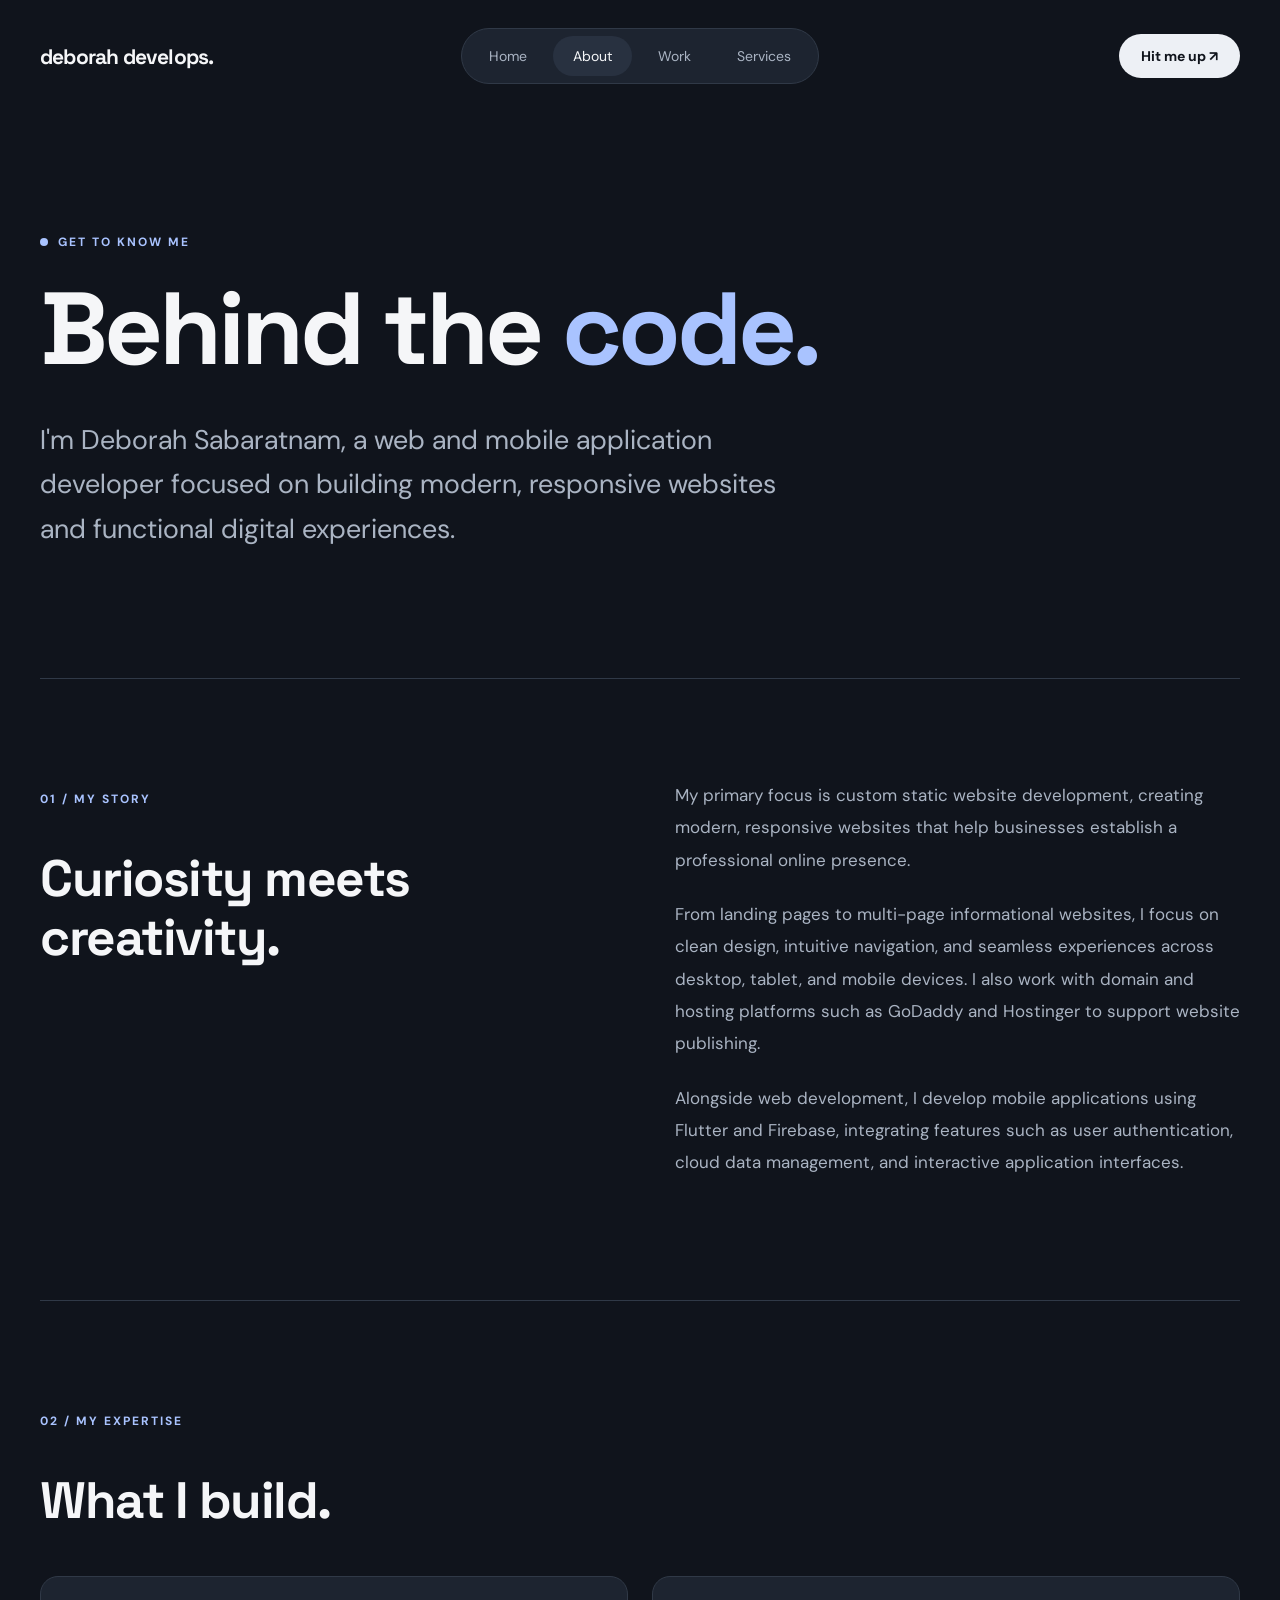
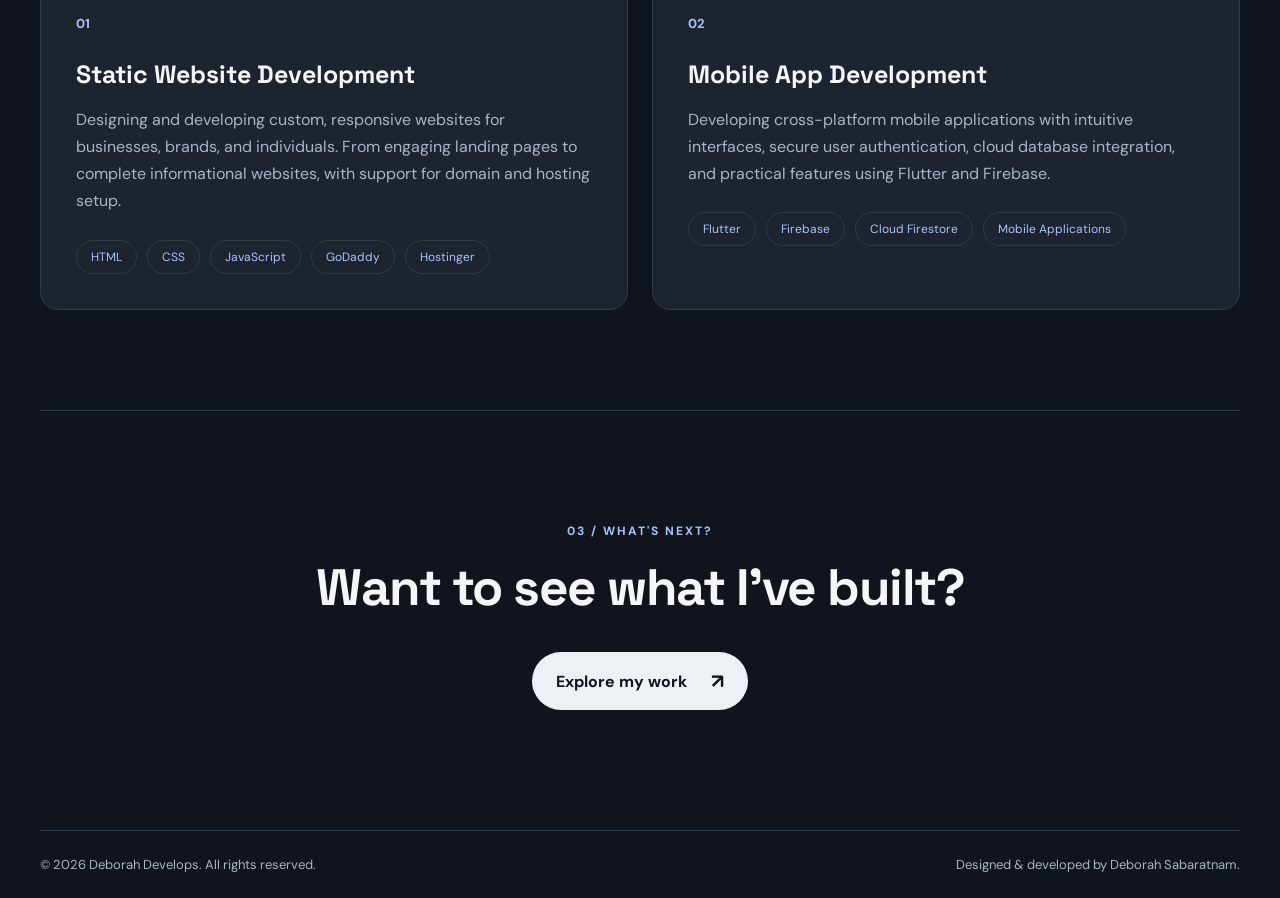
==== commit 5255bd95: "replace 'studio' with ''" ====
--- a/about.html
+++ b/about.html
@@ -6,10 +6,11 @@
     <meta name="viewport" content="width=device-width, initial-scale=1.0">
 
     <meta name="description"
-        content="Learn about Deborah Studios, specializing in custom static website development and mobile application development.">
-
-    <title>About | Deborah Studios</title>
-
+        content="Learn about Deborah Develops
+        , specializing in custom static website development and mobile application development.">
+
+    <title>About | Deborah Develops</title>
+    <link rel="icon" type="image/png" href="favicon.png?v=2">
     <link rel="stylesheet" href="style.css">
 </head>
 
@@ -17,7 +18,7 @@
 
     <header class="site-header">
         <a href="index.html" class="brand">
-            deborah studios.
+            deborah develops.
         </a>
 
         <nav class="navbar" aria-label="Main navigation">
@@ -213,7 +214,7 @@
     <footer class="site-footer">
 
         <p>
-            © 2026 Deborah Studios.
+            © 2026 Deborah Develops.
             All rights reserved.
         </p>
 
